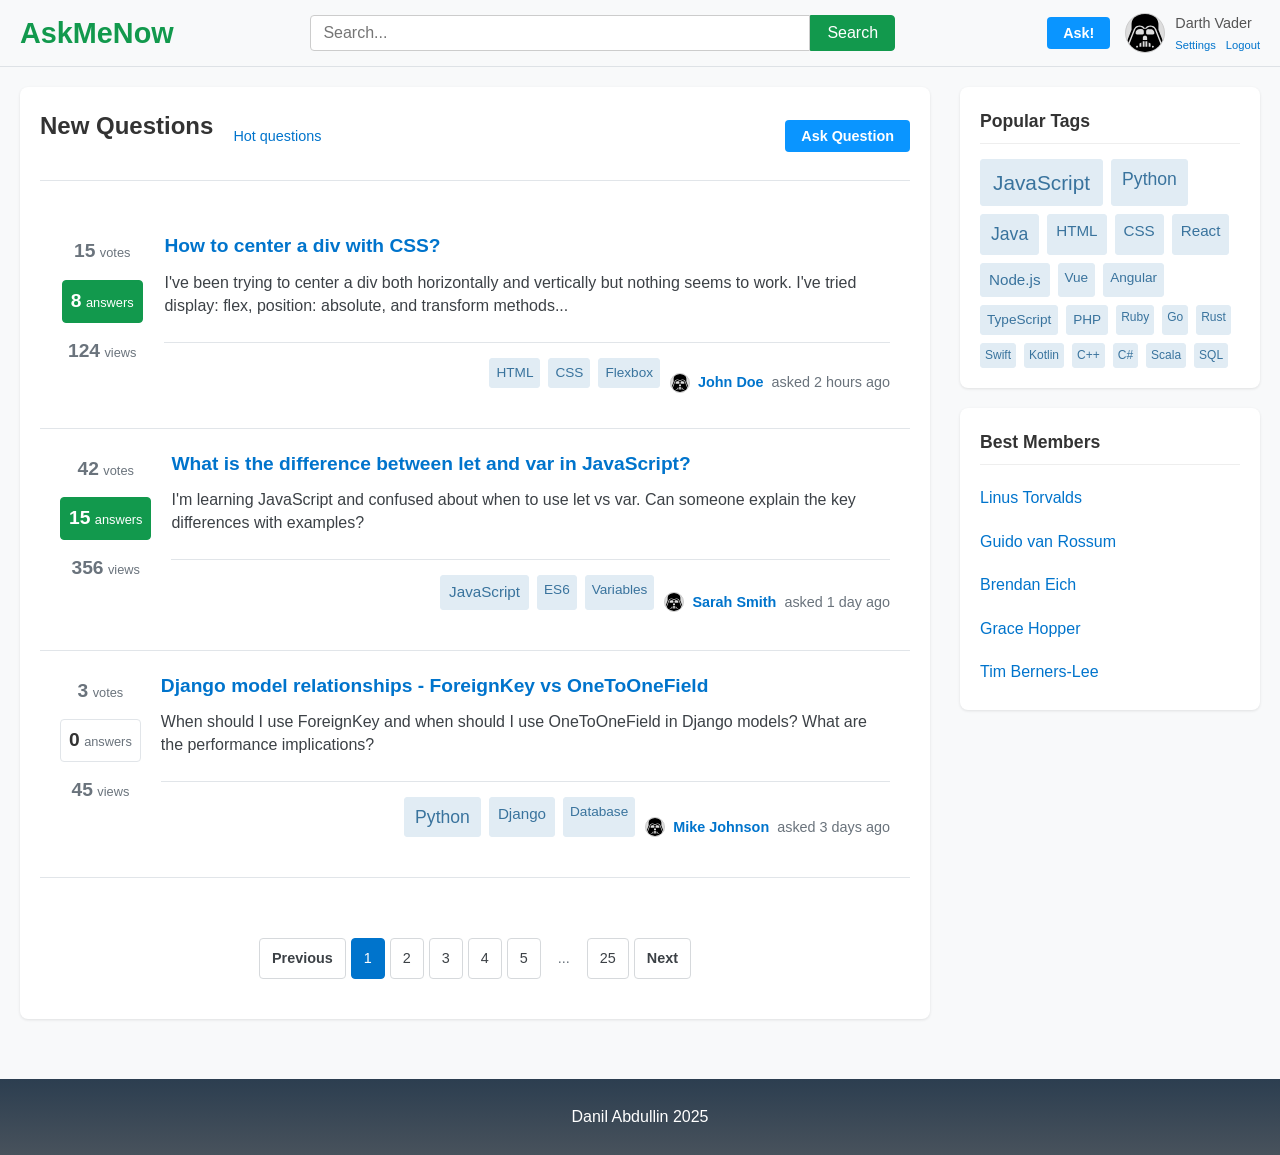
==== index.html @ 9b1d74e9 "Добавлено домашнее задание 1" ====
<!DOCTYPE html>
<html lang="en">
<head>
    <meta charset="UTF-8">
    <meta name="viewport" content="width=device-width, initial-scale=1.0">
    <title>Questions - AskMeNow</title>
    <link rel="stylesheet" href="static/css/style.css">
</head>

<body>
    <header class="main-header">
        <div class="header-container">
            <!-- Левый блок: название сайта -->
            <div class="header-logo">
                <h1 class="site-title">AskMeNow</h1>
            </div>

            <!-- Центральный блок: поиск -->
            <div class="header-search">
                <form class="search-form">
                    <input type="text" class="search-input" placeholder="Search...">
                    <button type="submit" class="search-button">Search</button>
                </form>
            </div>

            <!-- Правый блок: пользователь -->
            <div class="header-user">
                <button class="ask-button">Ask!</button>
                
                <!-- Вариант для АВТОРИЗОВАННОГО пользователя -->
                <div class="user-profile auth-version">
                    <img src="static/images/Avatar.svg" alt="User Avatar" class="user-avatar">
                    <div class="user-info">
                        <span class="user-name">Darth Vader</span>
                        <div class="user-links">
                            <a href="settings.html" class="user-link">Settings</a>
                            <a href="#" class="user-link">Logout</a>
                        </div>
                    </div>
                </div>
                
                <!-- Вариант для НЕАВТОРИЗОВАННОГО пользователя 
                <div class="auth-buttons guest-version">
                    <a href="login.html" class="btn-login">Log in</a>
                    <a href="signup.html" class="btn-signup">Sign up</a>
                </div>
                -->
            </div>
        </div>
    </header>

    <main class="main-content">
        <div class="content-container">
            <!-- Левая колонка (основной контент) -->
            <div class="content-left">
                <div class="questions-header">
                    <div class="questions-title-section">
                        <h2>New Questions</h2>
                        <a href="#" class="hot-filter">Hot questions</a>
                    </div>
                    <button class="ask-button">Ask Question</button>
                </div>      

                <!-- Список вопросов -->
                <div class="questions-list">
                    
                    <!-- Вопрос 1 -->
                    <div class="question-item">
                        <div class="question-stats">
                            <div class="votes">
                                <span class="count">15</span>
                                <span class="label">votes</span>
                            </div>
                            <div class="answers accepted">
                                <span class="count">8</span>
                                <span class="label">answers</span>
                            </div>
                            <div class="views">
                                <span class="count">124</span>
                                <span class="label">views</span>
                            </div>
                        </div>
                        
                        <div class="question-content">
                            <h3 class="question-title">
                                <a href="question.html">How to center a div with CSS?</a>
                            </h3>
                            <p class="question-excerpt">I've been trying to center a div both horizontally and vertically but nothing seems to work. I've tried display: flex, position: absolute, and transform methods...</p>
                            
                            <div class="question-meta">
                                <div class="question-tags">
                                    <a href="#" class="tag tag-s">HTML</a>
                                    <a href="#" class="tag tag-s">CSS</a>
                                    <a href="#" class="tag tag-s">Flexbox</a>
                                </div>
                                <div class="question-author">
                                    <img src="static/images/Avatar.svg" alt="User Avatar" class="author-avatar">
                                    <span class="author-name">John Doe</span>
                                    <span class="question-date">asked 2 hours ago</span>
                                </div>
                            </div>
                        </div>
                    </div>

                    <!-- Вопрос 2 -->
                    <div class="question-item">
                        <div class="question-stats">
                            <div class="votes">
                                <span class="count">42</span>
                                <span class="label">votes</span>
                            </div>
                            <div class="answers accepted">
                                <span class="count">15</span>
                                <span class="label">answers</span>
                            </div>
                            <div class="views">
                                <span class="count">356</span>
                                <span class="label">views</span>
                            </div>
                        </div>
                        
                        <div class="question-content">
                            <h3 class="question-title">
                                <a href="question.html">What is the difference between let and var in JavaScript?</a>
                            </h3>
                            <p class="question-excerpt">I'm learning JavaScript and confused about when to use let vs var. Can someone explain the key differences with examples?</p>
                            
                            <div class="question-meta">
                                <div class="question-tags">
                                    <a href="#" class="tag tag-m">JavaScript</a>
                                    <a href="#" class="tag tag-s">ES6</a>
                                    <a href="#" class="tag tag-s">Variables</a>
                                </div>
                                <div class="question-author">
                                    <img src="static/images/Avatar.svg" alt="User Avatar" class="author-avatar">
                                    <span class="author-name">Sarah Smith</span>
                                    <span class="question-date">asked 1 day ago</span>
                                </div>
                            </div>
                        </div>
                    </div>

                    <!-- Вопрос 3 -->
                    <div class="question-item">
                        <div class="question-stats">
                            <div class="votes">
                                <span class="count">3</span>
                                <span class="label">votes</span>
                            </div>
                            <div class="answers">
                                <span class="count">0</span>
                                <span class="label">answers</span>
                            </div>
                            <div class="views">
                                <span class="count">45</span>
                                <span class="label">views</span>
                            </div>
                        </div>
                        
                        <div class="question-content">
                            <h3 class="question-title">
                                <a href="question.html">Django model relationships - ForeignKey vs OneToOneField</a>
                            </h3>
                            <p class="question-excerpt">When should I use ForeignKey and when should I use OneToOneField in Django models? What are the performance implications?</p>
                            
                            <div class="question-meta">
                                <div class="question-tags">
                                    <a href="#" class="tag tag-l">Python</a>
                                    <a href="#" class="tag tag-m">Django</a>
                                    <a href="#" class="tag tag-s">Database</a>
                                </div>
                                <div class="question-author">
                                    <img src="static/images/Avatar.svg" alt="User Avatar" class="author-avatar">
                                    <span class="author-name">Mike Johnson</span>
                                    <span class="question-date">asked 3 days ago</span>
                                </div>
                            </div>
                        </div>
                    </div>

                </div>

                <!-- Пагинатор -->
                <div class="pagination">
                    <a href="#" class="page-link prev">Previous</a>
                    <a href="#" class="page-link active">1</a>
                    <a href="#" class="page-link">2</a>
                    <a href="#" class="page-link">3</a>
                    <a href="#" class="page-link">4</a>
                    <a href="#" class="page-link">5</a>
                    <span class="page-link dots">...</span>
                    <a href="#" class="page-link">25</a>
                    <a href="#" class="page-link next">Next</a>
                </div>
            </div>

            <!-- Правая колонка (сайдбар) -->
            <div class="content-sidebar">
                <!-- Блок популярных тегов -->
                <div class="sidebar-block">
                    <h3 class="sidebar-title">Popular Tags</h3>
                    <div class="tags-container">
                        <a href="#" class="tag tag-xl">JavaScript</a>
                        <a href="#" class="tag tag-l">Python</a>
                        <a href="#" class="tag tag-l">Java</a>
                        <a href="#" class="tag tag-m">HTML</a>
                        <a href="#" class="tag tag-m">CSS</a>
                        <a href="#" class="tag tag-m">React</a>
                        <a href="#" class="tag tag-m">Node.js</a>
                        <a href="#" class="tag tag-s">Vue</a>
                        <a href="#" class="tag tag-s">Angular</a>
                        <a href="#" class="tag tag-s">TypeScript</a>
                        <a href="#" class="tag tag-s">PHP</a>
                        <a href="#" class="tag tag-xs">Ruby</a>
                        <a href="#" class="tag tag-xs">Go</a>
                        <a href="#" class="tag tag-xs">Rust</a>
                        <a href="#" class="tag tag-xs">Swift</a>
                        <a href="#" class="tag tag-xs">Kotlin</a>
                        <a href="#" class="tag tag-xs">C++</a>
                        <a href="#" class="tag tag-xs">C#</a>
                        <a href="#" class="tag tag-xs">Scala</a>
                        <a href="#" class="tag tag-xs">SQL</a>
                    </div>
                </div>

                <!-- Блок лучших участников -->
                <div class="sidebar-block">
                    <h3 class="sidebar-title">Best Members</h3>
                    <div class="members-list">
                        <a href="#" class="member-link">Linus Torvalds</a>
                        <a href="#" class="member-link">Guido van Rossum</a>
                        <a href="#" class="member-link">Brendan Eich</a>
                        <a href="#" class="member-link">Grace Hopper</a>
                        <a href="#" class="member-link">Tim Berners-Lee</a>
                    </div>
                </div>
            </div>
        </div>
    </main>

    <footer class="site-footer">
        <div class="footer-content">
            Danil Abdullin 2025
        </div>
    </footer>
</body>
</html>
---- static/css/style.css ----
/* БАЗОВЫЕ СТИЛИ */
* {
    margin: 0;
    padding: 0;
    box-sizing: border-box;
}

body {
    font-family: Arial, sans-serif;
    line-height: 1.6;
    color: #333;
    background-color: #f8f9fa;
}

/* ШАПКА САЙТА */
.main-header {
    background-color: #f8f9fa;
    border-bottom: 1px solid #dee2e6;
    padding: 10px 0;
    width: 100%;
}

.header-container {
    max-width: 1400px;
    margin: 0 auto;
    padding: 0 20px;
    display: flex;
    align-items: center;
    justify-content: space-between;
    gap: 20px;
}

/* Левый блок: логотип */
.header-logo {
    flex-shrink: 0;
}

.site-title {
    color: #12994d;
    font-size: 1.8rem;
    font-weight: bold;
}

/* Центральный блок: поиск */
.header-search {
    flex: 1;
    max-width: 600px;
    min-width: 200px;
}

.search-form {
    display: flex;
    width: 100%;
}

.search-input {
    flex: 1;
    padding: 8px 12px;
    border: 1px solid #ccc;
    border-radius: 4px 0 0 4px;
    font-size: 1rem;
    max-width: 500px;
}

.search-button {
    padding: 8px 16px;
    background-color: #12994d;
    color: white;
    border: 1px solid #12994d;
    border-radius: 0 4px 4px 0;
    cursor: pointer;
    font-size: 1rem;
}

.search-button:hover {
    background-color: #118443;
}

/* Правый блок: пользователь */
.header-user {
    display: flex;
    align-items: center;
    gap: 15px;
    flex-shrink: 0;
}

.ask-button {
    padding: 8px 16px;
    background-color: #0a95ff;
    color: white;
    border: none;
    border-radius: 4px;
    cursor: pointer;
    font-size: 0.9rem;
    font-weight: bold;
}

.ask-button:hover {
    background-color: #0074cc;
}

/* Блок профиля пользователя */
.user-profile {
    display: flex;
    align-items: center;
    gap: 10px;
}

.user-avatar {
    width: 40px;
    height: 40px;
    border-radius: 50%;
    background-color: #ddd;
    border: 1px solid #ccc;
}

.user-info {
    display: flex;
    flex-direction: column;
}

.user-name {
    font-size: 0.9rem;
    color: #555;
    margin-bottom: 2px;
}

.user-links {
    display: flex;
    gap: 10px;
}

.user-link {
    font-size: 0.7rem;
    color: #0074cc;
    text-decoration: none;
}

.user-link:hover {
    text-decoration: underline;
}

/* ОСНОВНОЙ КОНТЕНТ */
.main-content {
    padding: 20px 0;
}

.content-container {
    max-width: 1400px;
    margin: 0 auto;
    padding: 0 20px;
    display: flex;
    gap: 30px;
}

/* Левая колонка (основной контент) */
.content-left {
    flex: 1;
    background: white;
    padding: 20px;
    border-radius: 8px;
    box-shadow: 0 1px 3px rgba(0,0,0,0.1);
}

.content-left h2 {
    color: #333;
    margin-bottom: 20px;
    font-size: 1.5rem;
}

/* Правая колонка (сайдбар) */
.content-sidebar {
    width: 300px;
    flex-shrink: 0;
}

/* Блоки сайдбара */
.sidebar-block {
    background: white;
    padding: 20px;
    border-radius: 8px;
    box-shadow: 0 1px 3px rgba(0,0,0,0.1);
    margin-bottom: 20px;
}

.sidebar-title {
    color: #333;
    font-size: 1.1rem;
    margin-bottom: 15px;
    padding-bottom: 8px;
    border-bottom: 1px solid #eee;
}

/* Стили для тегов */
.tags-container {
    display: flex;
    flex-wrap: wrap;
    gap: 8px;
}

.tag {
    display: inline-block;
    text-decoration: none;
    color: #39739d;
    background-color: #e1ecf4;
    border: 1px solid #e1ecf4;
    padding: 4px 8px;
    border-radius: 3px;
    transition: all 0.2s ease;
}

.tag:hover {
    background-color: #d1e5f1;
    color: #2c5777;
}

/* Разные размеры тегов */
.tag-xl { 
    font-size: 1.3rem; 
    padding: 6px 12px; 
}
.tag-l { 
    font-size: 1.1rem; 
    padding: 5px 10px; 
}
.tag-m { 
    font-size: 0.95rem; 
    padding: 4px 8px; 
}
.tag-s { 
    font-size: 0.85rem; 
    padding: 3px 6px; 
}
.tag-xs { 
    font-size: 0.75rem; 
    padding: 2px 4px; 
}

/* Стили для списка участников */
.members-list {
    display: flex;
    flex-direction: column;
    gap: 8px;
}

.member-link {
    color: #0074cc;
    text-decoration: none;
    padding: 5px 0;
    transition: color 0.2s ease;
}

.member-link:hover {
    color: #005999;
    text-decoration: underline;
}

/* ФУТЕР */
.site-footer {
    background: linear-gradient(to bottom, #2c3e50, #48525c);
    color: white;
    padding: 25px 0;
    text-align: center;
    width: 100%;
    margin-top: 40px;
}

.footer-content {
    max-width: 1400px;
    margin: 0 auto;
    padding: 0 20px;
    font-size: 1rem;
}

/* Стили для кнопок входа/регистрации */
.auth-buttons {
    display: flex;
    align-items: center;
    gap: 10px;
}

.btn-login {
    padding: 6px 12px;
    color: #0074cc;
    text-decoration: none;
    border: 1px solid transparent;
    border-radius: 4px;
    font-size: 0.9rem;
}

.btn-login:hover {
    background-color: #f8f9fa;
}

.btn-signup {
    padding: 6px 12px;
    background-color: #0a95ff;
    color: white;
    text-decoration: none;
    border-radius: 4px;
    font-size: 0.9rem;
}

.btn-signup:hover {
    background-color: #0074cc;
}

/* СПИСОК ВОПРОСОВ */
/* Заголовок и фильтр */
.questions-header {
    display: flex;
    justify-content: space-between;
    align-items: center;
    margin-bottom: 30px;
    padding-bottom: 15px;
    border-bottom: 1px solid #e1e5e9;
}

.questions-title-section {
    display: flex;
    align-items: center;
    gap: 20px;
}

.hot-filter {
    color: #0074cc;
    text-decoration: none;
    font-size: 0.9rem;
}

.hot-filter:hover {
    text-decoration: underline;
}

/* Карточка вопроса */
.question-item {
    display: flex;
    padding: 20px;
    border-bottom: 1px solid #e1e5e9;
    gap: 20px;
}

.question-item:hover {
    background-color: #f8f9fa;
}

/* Статистика вопроса */
.question-stats {
    display: flex;
    flex-direction: column;
    align-items: center;
    gap: 8px;
    min-width: 80px;
    flex-shrink: 0;
}

.votes, .answers, .views {
    text-align: center;
    padding: 5px 8px;
    border-radius: 4px;
}

.votes .count, .views .count {
    font-size: 1.2rem;
    font-weight: bold;
    color: #6a737c;
}

.answers .count {
    font-size: 1.2rem;
    font-weight: bold;
}

.votes .label, .answers .label, .views .label {
    font-size: 0.8rem;
    color: #6a737c;
}

/* Стили для ответов */
.answers {
    border: 1px solid #e1e5e9;
}

.answers.accepted {
    border-color: #12994d;
    background-color: #12994d;
}

.answers.accepted .count,
.answers.accepted .label {
    color: white;
}

/* Контент вопроса */
.question-content {
    flex: 1;
}

.question-title {
    margin: 0 0 10px 0;
    font-size: 1.2rem;
}

.question-title a {
    color: #0074cc;
    text-decoration: none;
}

.question-title a:hover {
    color: #0a95ff;
}

.question-excerpt {
    color: #3c4146;
    margin-bottom: 15px;
    line-height: 1.4;
}

/* Мета-информация вопроса */
.question-meta {
    display: flex;
    justify-content: space-between;
    align-items: center;
    flex-wrap: wrap;
    gap: 10px;
}

.question-tags {
    display: flex;
    gap: 5px;
    flex-wrap: wrap;
}

.question-author {
    display: flex;
    align-items: center;
    gap: 8px;
    font-size: 0.9rem;
    color: #6a737c;
}

.author-avatar {
    width: 20px;
    height: 20px;
    border-radius: 50%;
    background-color: #ddd;
    border: 1px solid #ccc;
}

.author-name {
    color: #0074cc;
}

.question-date {
    color: #6a737c;
}

/* Пагинация */
.pagination {
    display: flex;
    justify-content: center;
    align-items: center;
    gap: 5px;
    margin-top: 40px;
    padding: 20px 0;
}

.page-link {
    padding: 8px 12px;
    border: 1px solid #d6d9dc;
    border-radius: 4px;
    color: #3c4146;
    text-decoration: none;
    font-size: 0.9rem;
}

.page-link:hover {
    background-color: #f8f9fa;
    border-color: #babfc4;
}

.page-link.active {
    background-color: #0074cc;
    border-color: #0074cc;
    color: white;
}

.page-link.prev,
.page-link.next {
    font-weight: bold;
}

.page-link.dots {
    border: none;
    color: #6a737c;
}

.page-link.dots:hover {
    background-color: transparent;
}

/* СТРАНИЦА ВОПРОСА */

.question-header {
    display: flex;
    justify-content: space-between;
    align-items: flex-start;
    margin-bottom: 20px;
    padding-bottom: 15px;
    border-bottom: 1px solid #e1e5e9;
}

.question-header h1 {
    margin: 0;
    color: #333;
    font-size: 1.8rem;
    line-height: 1.3;
    flex: 1;
    margin-right: 20px;
}

.question-detail {
    margin-bottom: 40px;
}

.question-main {
    display: flex;
    gap: 20px;
}

.vote-section {
    display: flex;
    flex-direction: column;
    align-items: center;
    gap: 8px;
    min-width: 60px;
    flex-shrink: 0;
}

.vote-btn {
    background: none;
    border: 1px solid #d6d9dc;
    border-radius: 4px;
    padding: 8px 12px;
    cursor: pointer;
    font-size: 1.2rem;
    color: #6a737c;
    transition: all 0.2s ease;
}

.vote-btn:hover {
    background-color: #f8f9fa;
    color: #3c4146;
}

.vote-count {
    font-size: 1.5rem;
    font-weight: bold;
    color: #6a737c;
}

.accepted-check {
    color: #12994d;
    font-size: 1.5rem;
    font-weight: bold;
}

.question-content {
    flex: 1;
}

.question-text {
    margin-bottom: 20px;
    line-height: 1.6;
}

.question-text p {
    margin-bottom: 15px;
}

.question-text ul {
    margin-bottom: 15px;
    padding-left: 30px;
}

.question-text li {
    margin-bottom: 8px;
}

.question-tags {
    display: flex;
    gap: 8px;
    margin-bottom: 20px;
    flex-wrap: wrap;
}

.question-meta {
    display: flex;
    justify-content: flex-end;
    margin-top: 25px;
    padding-top: 15px;
    border-top: 1px solid #e1e5e9;
}

.author-info {
    text-align: right;
}

.asked-time, .answered-time {
    color: #6a737c;
    font-size: 0.8rem;
    display: block;
    margin-bottom: 5px;
}

.author-details {
    display: flex;
    align-items: center;
    gap: 8px;
}

.author-name {
    color: #0074cc;
    font-weight: bold;
    font-size: 0.9rem;
}

.answers-header {
    margin: 40px 0 20px 0;
    padding-bottom: 10px;
    border-bottom: 1px solid #e1e5e9;
}

.answers-header h2 {
    margin: 0;
    color: #333;
    font-size: 1.5rem;
}

.answers-list {
    margin-bottom: 30px;
}

.answer-item {
    display: flex;
    gap: 20px;
    padding: 25px 0;
    border-bottom: 1px solid #e1e5e9;
}

.answer-item.accepted {
    background-color: #f8fff9;
    border: 1px solid #12994d;
    border-radius: 8px;
    padding: 25px;
    margin: 0 -25px;
}

.answer-content {
    flex: 1;
}

.answer-text {
    margin-bottom: 20px;
    line-height: 1.6;
}

.answer-text p {
    margin-bottom: 15px;
}

.answer-meta {
    display: flex;
    justify-content: flex-end;
    margin-top: 20px;
}

.answer-form-section {
    margin-top: 40px;
    padding-top: 30px;
    border-top: 2px solid #e1e5e9;
}

.answer-form-section h3 {
    margin-bottom: 20px;
    color: #333;
}

.answer-textarea {
    width: 100%;
    min-height: 200px;
    padding: 15px;
    border: 1px solid #d6d9dc;
    border-radius: 4px;
    font-family: inherit;
    font-size: 1rem;
    line-height: 1.4;
    resize: vertical;
}

.answer-textarea:focus {
    outline: none;
    border-color: #0074cc;
}

.submit-answer-btn {
    background-color: #0a95ff;
    color: white;
    border: none;
    border-radius: 4px;
    padding: 12px 24px;
    font-size: 1rem;
    font-weight: bold;
    cursor: pointer;
    margin-top: 15px;
}

.submit-answer-btn:hover {
    background-color: #0074cc;
}

/* ФОРМА ДОБАВЛЕНИЯ ВОПРОСА */
.ask-form {
    max-width: 800px;
}

.form-group {
    margin-bottom: 25px;
}

.form-group label {
    display: block;
    font-weight: bold;
    margin-bottom: 8px;
    color: #333;
}

.form-input {
    width: 100%;
    padding: 12px;
    border: 1px solid #d6d9dc;
    border-radius: 4px;
    font-size: 1rem;
    transition: border-color 0.2s ease;
}

.form-input:focus {
    outline: none;
    border-color: #0074cc;
    box-shadow: 0 0 0 2px rgba(0, 116, 204, 0.2);
}

.form-textarea {
    width: 100%;
    min-height: 200px;
    padding: 12px;
    border: 1px solid #d6d9dc;
    border-radius: 4px;
    font-family: inherit;
    font-size: 1rem;
    line-height: 1.4;
    resize: vertical;
    transition: border-color 0.2s ease;
}

.form-textarea:focus {
    outline: none;
    border-color: #0074cc;
    box-shadow: 0 0 0 2px rgba(0, 116, 204, 0.2);
}

.help-text {
    font-size: 0.8rem;
    color: #6a737c;
    margin-top: 5px;
}

.error-message {
    font-size: 0.8rem;
    color: #d1383d;
    margin-top: 5px;
    display: none; /* По умолчанию скрыты */
}

/* Показываем ошибки для демонстрации */
.form-group .error-message {
    display: block; /* Для демонстрации в статической верстке */
}

.submit-btn {
    background-color: #0a95ff;
    color: white;
    border: none;
    border-radius: 4px;
    padding: 12px 24px;
    font-size: 1rem;
    font-weight: bold;
    cursor: pointer;
    transition: background-color 0.2s ease;
}

.submit-btn:hover {
    background-color: #0074cc;
}

/* Стили для невалидных полей */
.form-input:invalid,
.form-textarea:invalid {
    border-color: #d1383d;
}

.form-input:invalid:focus,
.form-textarea:invalid:focus {
    border-color: #d1383d;
    box-shadow: 0 0 0 2px rgba(209, 56, 61, 0.2);
}

/* ФОРМА АВТОРИЗАЦИИ */
.auth-form-container {
    max-width: 400px;
    margin: 0 auto;
    padding: 40px 0;
}

.auth-form-container h2 {
    text-align: center;
    margin-bottom: 30px;
    color: #333;
    font-size: 1.8rem;
}

.auth-form {
    background: white;
    padding: 30px;
    border-radius: 8px;
    box-shadow: 0 2px 10px rgba(0, 0, 0, 0.1);
}

.auth-form .form-group {
    margin-bottom: 20px;
}

.auth-form .form-input {
    width: 100%;
    padding: 12px;
    border: 1px solid #d6d9dc;
    border-radius: 4px;
    font-size: 1rem;
    transition: border-color 0.2s ease;
}

.auth-form .form-input:focus {
    outline: none;
    border-color: #0074cc;
    box-shadow: 0 0 0 2px rgba(0, 116, 204, 0.2);
}

.auth-btn {
    width: 100%;
    background-color: #12994d;
    color: white;
    border: none;
    border-radius: 4px;
    padding: 12px;
    font-size: 1rem;
    font-weight: bold;
    cursor: pointer;
    margin-top: 10px;
    transition: background-color 0.2s ease;
}

.auth-btn:hover {
    background-color: #118443;
}

.auth-links {
    text-align: center;
    margin-top: 20px;
    padding-top: 20px;
    border-top: 1px solid #e1e5e9;
}

.auth-link {
    color: #0074cc;
    text-decoration: none;
    font-size: 0.9rem;
}

.auth-link:hover {
    text-decoration: underline;
}

/* Стили для невалидных полей в форме авторизации */
.auth-form .form-input:invalid {
    border-color: #d1383d;
}

.auth-form .form-input:invalid:focus {
    border-color: #d1383d;
    box-shadow: 0 0 0 2px rgba(209, 56, 61, 0.2);
}

/* ФОРМА РЕГИСТРАЦИИ */
.signup-form-container {
    max-width: 450px;
    margin: 0 auto;
    padding: 40px 0;
}

.signup-form-container h2 {
    text-align: center;
    margin-bottom: 30px;
    color: #333;
    font-size: 1.8rem;
}

.signup-form {
    background: white;
    padding: 30px;
    border-radius: 8px;
    box-shadow: 0 2px 10px rgba(0, 0, 0, 0.1);
}

.signup-form .form-group {
    margin-bottom: 20px;
}

.signup-form .form-input {
    width: 100%;
    padding: 12px;
    border: 1px solid #d6d9dc;
    border-radius: 4px;
    font-size: 1rem;
    transition: border-color 0.2s ease;
}

.signup-form .form-input:focus {
    outline: none;
    border-color: #0074cc;
    box-shadow: 0 0 0 2px rgba(0, 116, 204, 0.2);
}

/* Стили для файлового input */
.signup-form input[type="file"] {
    padding: 8px;
    border: 1px dashed #d6d9dc;
    background-color: #f8f9fa;
}

.signup-form input[type="file"]:focus {
    border-color: #0074cc;
    border-style: solid;
}

.signup-btn {
    width: 100%;
    background-color: #0a95ff;
    color: white;
    border: none;
    border-radius: 4px;
    padding: 12px;
    font-size: 1rem;
    font-weight: bold;
    cursor: pointer;
    margin-top: 10px;
    transition: background-color 0.2s ease;
}

.signup-btn:hover {
    background-color: #0074cc;
}

.signup-links {
    text-align: center;
    margin-top: 20px;
    padding-top: 20px;
    border-top: 1px solid #e1e5e9;
}

.signup-link {
    color: #0074cc;
    text-decoration: none;
    font-size: 0.9rem;
}

.signup-link:hover {
    text-decoration: underline;
}

/* СТРАНИЦА НАСТРОЕК */
.settings-container {
    max-width: 600px;
    margin: 0 auto;
}

.settings-container h2 {
    margin-bottom: 30px;
    color: #333;
    font-size: 1.8rem;
    border-bottom: 2px solid #e1e5e9;
    padding-bottom: 10px;
}

.settings-form {
    background: white;
    padding: 30px;
    border-radius: 8px;
    box-shadow: 0 2px 10px rgba(0, 0, 0, 0.1);
}

.settings-form .form-group {
    margin-bottom: 25px;
}

.settings-form .form-group label {
    display: block;
    font-weight: bold;
    margin-bottom: 8px;
    color: #333;
}

/* Большая аватарка */
.current-avatar {
    text-align: center;
    margin: 15px 0;
}

.user-avatar-large {
    width: 120px;
    height: 120px;
    border-radius: 50%;
    background-color: #ddd;
    border: 3px solid #12994d;
    object-fit: cover;
}

/* Поля ввода */
.settings-form .form-input {
    width: 100%;
    padding: 12px;
    border: 1px solid #d6d9dc;
    border-radius: 4px;
    font-size: 1rem;
    transition: border-color 0.2s ease;
}

.settings-form .form-input:focus {
    outline: none;
    border-color: #0074cc;
    box-shadow: 0 0 0 2px rgba(0, 116, 204, 0.2);
}

/* Стили для файлового input */
.settings-form input[type="file"] {
    padding: 8px;
    border: 1px dashed #d6d9dc;
    background-color: #f8f9fa;
}

.settings-form input[type="file"]:focus {
    border-color: #0074cc;
    border-style: solid;
}

/* Стили для неизменяемых полей */
.form-input.readonly {
    background-color: #f8f9fa;
    border-color: #e1e5e9;
    color: #6a737c;
    cursor: not-allowed;
}

.form-input.readonly:focus {
    border-color: #e1e5e9;
    box-shadow: none;
}

.readonly-note {
    font-size: 0.8rem;
    color: #d1383d;
    margin-top: 5px;
    font-style: italic;
}

.help-text {
    font-size: 0.8rem;
    color: #6a737c;
    margin-top: 5px;
}

/* Кнопки */
.form-actions {
    display: flex;
    gap: 15px;
    margin-top: 30px;
    padding-top: 20px;
    border-top: 1px solid #e1e5e9;
}

.form-actions .submit-btn {
    background-color: #12994d;
    color: white;
    border: none;
    border-radius: 4px;
    padding: 12px 24px;
    font-size: 1rem;
    font-weight: bold;
    cursor: pointer;
    transition: background-color 0.2s ease;
}

.form-actions .submit-btn:hover {
    background-color: #118443;
}

.form-actions .cancel-btn {
    background-color: #6a737c;
    color: white;
    border: none;
    border-radius: 4px;
    padding: 12px 24px;
    font-size: 1rem;
    font-weight: bold;
    cursor: pointer;
    transition: background-color 0.2s ease;
}

.form-actions .cancel-btn:hover {
    background-color: #5a6268;
}
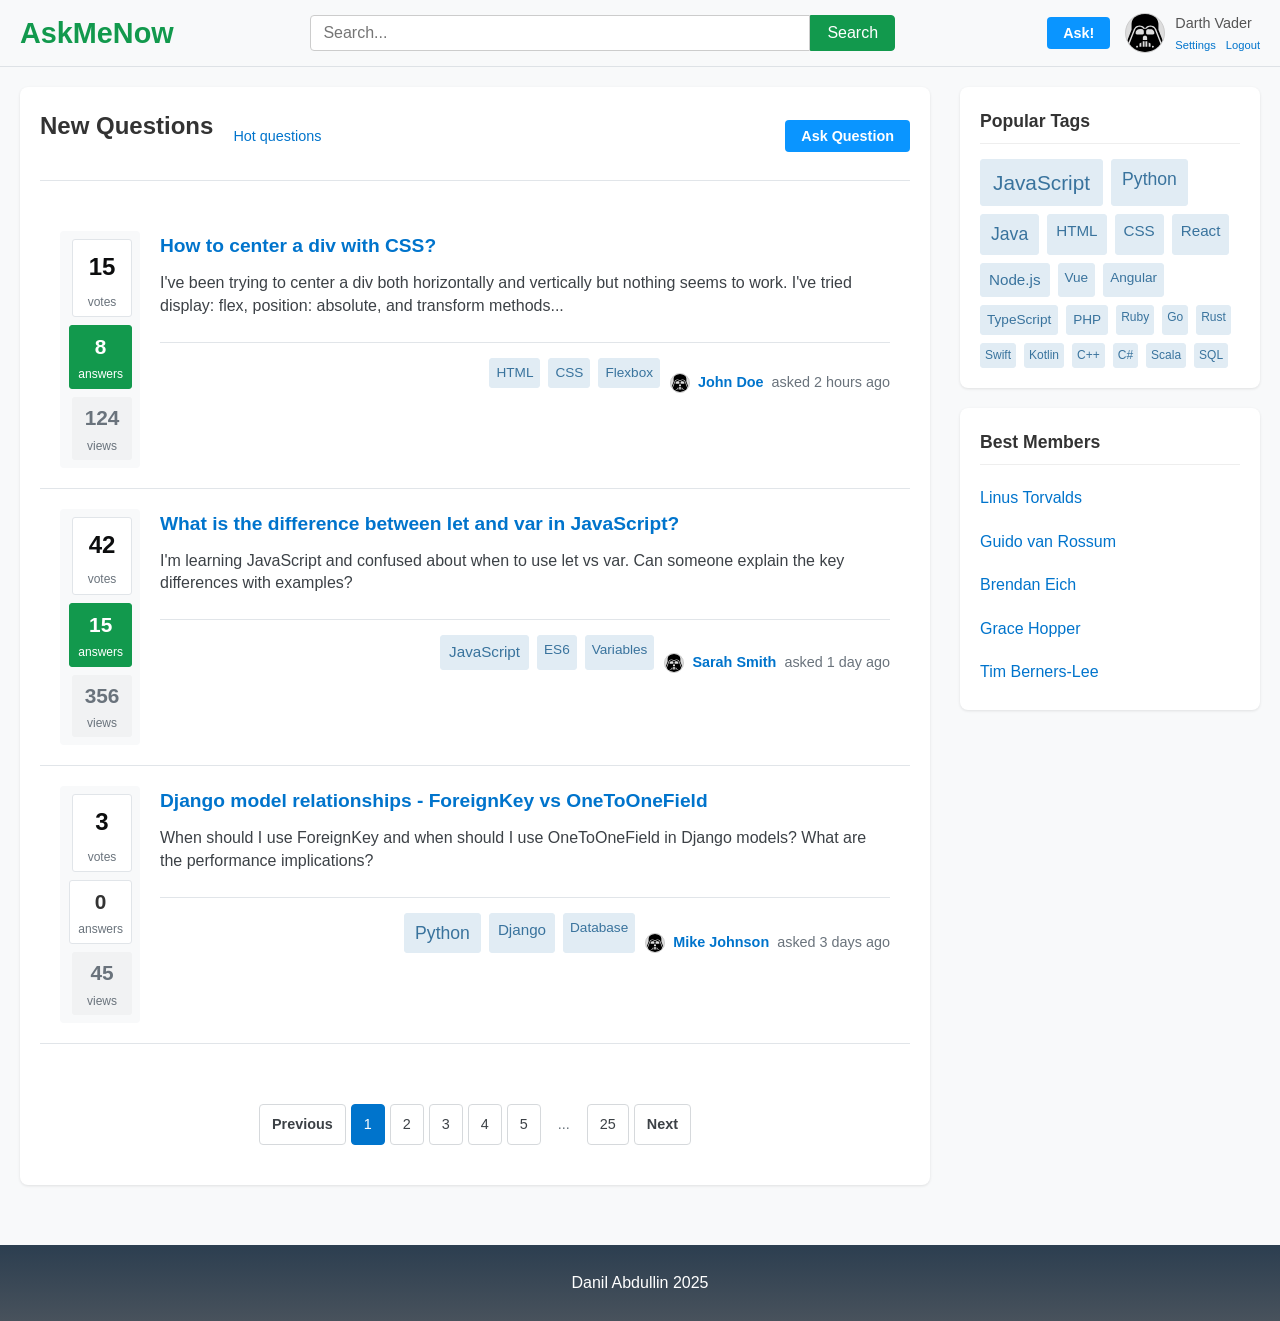
==== commit e8f224ab: "Fix: лого стало ссылкой, кнопки лайков, form методы, и валидация" ====
--- a/index.html
+++ b/index.html
@@ -12,7 +12,9 @@
         <div class="header-container">
             <!-- Левый блок: название сайта -->
             <div class="header-logo">
-                <h1 class="site-title">AskMeNow</h1>
+                <a href="index.html" class="logo-link">
+                    <h1 class="site-title">AskMeNow</h1>
+                </a>
             </div>
 
             <!-- Центральный блок: поиск -->
@@ -67,17 +69,17 @@
                     <!-- Вопрос 1 -->
                     <div class="question-item">
                         <div class="question-stats">
-                            <div class="votes">
-                                <span class="count">15</span>
-                                <span class="label">votes</span>
-                            </div>
-                            <div class="answers accepted">
-                                <span class="count">8</span>
-                                <span class="label">answers</span>
-                            </div>
-                            <div class="views">
-                                <span class="count">124</span>
-                                <span class="label">views</span>
+                            <div class="votes-section">
+                                <div class="vote-count">15</div>
+                                <div class="vote-label">votes</div>
+                            </div>
+                            <div class="answers-section accepted">
+                                <div class="answer-count">8</div>
+                                <div class="answer-label">answers</div>
+                            </div>
+                            <div class="views-section">
+                                <div class="view-count">124</div>
+                                <div class="view-label">views</div>
                             </div>
                         </div>
                         
@@ -105,17 +107,17 @@
                     <!-- Вопрос 2 -->
                     <div class="question-item">
                         <div class="question-stats">
-                            <div class="votes">
-                                <span class="count">42</span>
-                                <span class="label">votes</span>
-                            </div>
-                            <div class="answers accepted">
-                                <span class="count">15</span>
-                                <span class="label">answers</span>
-                            </div>
-                            <div class="views">
-                                <span class="count">356</span>
-                                <span class="label">views</span>
+                            <div class="votes-section">
+                                <div class="vote-count">42</div>
+                                <div class="vote-label">votes</div>
+                            </div>
+                            <div class="answers-section accepted">
+                                <div class="answer-count">15</div>
+                                <div class="answer-label">answers</div>
+                            </div>
+                            <div class="views-section">
+                                <div class="view-count">356</div>
+                                <div class="view-label">views</div>
                             </div>
                         </div>
                         
@@ -143,17 +145,17 @@
                     <!-- Вопрос 3 -->
                     <div class="question-item">
                         <div class="question-stats">
-                            <div class="votes">
-                                <span class="count">3</span>
-                                <span class="label">votes</span>
-                            </div>
-                            <div class="answers">
-                                <span class="count">0</span>
-                                <span class="label">answers</span>
-                            </div>
-                            <div class="views">
-                                <span class="count">45</span>
-                                <span class="label">views</span>
+                            <div class="votes-section">
+                                <div class="vote-count">3</div>
+                                <div class="vote-label">votes</div>
+                            </div>
+                            <div class="answers-section">
+                                <div class="answer-count">0</div>
+                                <div class="answer-label">answers</div>
+                            </div>
+                            <div class="views-section">
+                                <div class="view-count">45</div>
+                                <div class="view-label">views</div>
                             </div>
                         </div>
                         
--- a/static/css/style.css
+++ b/static/css/style.css
@@ -39,6 +39,16 @@
     color: #12994d;
     font-size: 1.8rem;
     font-weight: bold;
+}
+
+
+.logo-link {
+    text-decoration: none;
+    color: inherit;
+}
+
+.logo-link:hover {
+    text-decoration: none;
 }
 
 /* Центральный блок: поиск */
@@ -344,53 +354,6 @@
     background-color: #f8f9fa;
 }
 
-/* Статистика вопроса */
-.question-stats {
-    display: flex;
-    flex-direction: column;
-    align-items: center;
-    gap: 8px;
-    min-width: 80px;
-    flex-shrink: 0;
-}
-
-.votes, .answers, .views {
-    text-align: center;
-    padding: 5px 8px;
-    border-radius: 4px;
-}
-
-.votes .count, .views .count {
-    font-size: 1.2rem;
-    font-weight: bold;
-    color: #6a737c;
-}
-
-.answers .count {
-    font-size: 1.2rem;
-    font-weight: bold;
-}
-
-.votes .label, .answers .label, .views .label {
-    font-size: 0.8rem;
-    color: #6a737c;
-}
-
-/* Стили для ответов */
-.answers {
-    border: 1px solid #e1e5e9;
-}
-
-.answers.accepted {
-    border-color: #12994d;
-    background-color: #12994d;
-}
-
-.answers.accepted .count,
-.answers.accepted .label {
-    color: white;
-}
-
 /* Контент вопроса */
 .question-content {
     flex: 1;
@@ -528,37 +491,6 @@
     gap: 20px;
 }
 
-.vote-section {
-    display: flex;
-    flex-direction: column;
-    align-items: center;
-    gap: 8px;
-    min-width: 60px;
-    flex-shrink: 0;
-}
-
-.vote-btn {
-    background: none;
-    border: 1px solid #d6d9dc;
-    border-radius: 4px;
-    padding: 8px 12px;
-    cursor: pointer;
-    font-size: 1.2rem;
-    color: #6a737c;
-    transition: all 0.2s ease;
-}
-
-.vote-btn:hover {
-    background-color: #f8f9fa;
-    color: #3c4146;
-}
-
-.vote-count {
-    font-size: 1.5rem;
-    font-weight: bold;
-    color: #6a737c;
-}
-
 .accepted-check {
     color: #12994d;
     font-size: 1.5rem;
@@ -780,6 +712,23 @@
     color: #d1383d;
     margin-top: 5px;
     display: none; /* По умолчанию скрыты */
+}
+
+/* Показывать ошибки только при невалидных полях */
+.form-input:invalid + .error-message,
+.form-textarea:invalid + .error-message {
+    display: block;
+}
+
+/* Стили для обязательных полей */
+.form-input:required,
+.form-textarea:required {
+    border-left: 3px solid #0a95ff;
+}
+
+.form-input:required:invalid,
+.form-textarea:required:invalid {
+    border-left-color: #d1383d;
 }
 
 /* Показываем ошибки для демонстрации */
@@ -1128,3 +1077,198 @@
 .form-actions .cancel-btn:hover {
     background-color: #5a6268;
 }
+
+/* СТИЛИ ДЛЯ ГОЛОСОВАНИЯ */
+
+/* Блок статистики вопроса в списке */
+.question-stats {
+    display: flex;
+    flex-direction: column;
+    align-items: flex-end;
+    gap: 8px;
+    min-width: 80px;
+    flex-shrink: 0;
+    padding: 8px;
+    background: #f8f9fa;
+    border-radius: 4px;
+}
+
+.votes-section, .answers-section, .views-section {
+    text-align: center;
+    padding: 4px 8px;
+    border-radius: 3px;
+    min-width: 60px;
+}
+
+.votes-section {
+    border: 1px solid #e1e5e9;
+    background: white;
+}
+
+.answers-section {
+    border: 1px solid #e1e5e9;
+    background: white;
+}
+
+.answers-section.accepted {
+    border-color: #12994d;
+    background-color: #12994d;
+    color: white;
+}
+
+.views-section {
+    background: #f1f2f3;
+    color: #6a737c;
+}
+
+.vote-count, .answer-count, .view-count {
+    font-size: 1.3rem;
+    font-weight: bold;
+    margin-bottom: 2px;
+}
+
+.votes-section .vote-count {
+    color: #0c0d0e;
+}
+
+.answers-section .answer-count {
+    color: inherit;
+}
+
+.answers-section.accepted .answer-count {
+    color: white;
+}
+
+.views-section .view-count {
+    color: #6a737c;
+}
+
+.vote-label, .answer-label, .view-label {
+    font-size: 0.75rem;
+    color: #6a737c;
+    text-transform: lowercase;
+}
+
+.answers-section.accepted .answer-label {
+    color: white;
+}
+
+/* Панель голосования для страницы вопроса */
+.vote-panel {
+    display: flex;
+    flex-direction: column;
+    align-items: center;
+    gap: 8px;
+    min-width: 40px;
+    flex-shrink: 0;
+    padding: 8px 4px;
+}
+
+.vote-btn {
+    background: none;
+    border: none;
+    cursor: default;
+    color: #babfc4;
+    padding: 8px;
+    border-radius: 4px;
+    transition: all 0.2s ease;
+    display: flex;
+    align-items: center;
+    justify-content: center;
+    width: 36px;
+    height: 36px;
+}
+
+.vote-btn:hover {
+    background-color: #f8f9fa;
+    color: #3c4146;
+}
+
+.vote-btn.upvote:hover {
+    color: #12994d;
+}
+
+.vote-btn.downvote:hover {
+    color: #d1383d;
+}
+
+.vote-btn svg {
+    width: 24px;
+    height: 24px;
+}
+
+.vote-count {
+    font-size: 1.5rem;
+    font-weight: bold;
+    color: #6a737c;
+    padding: 4px 0;
+    min-width: 40px;
+    text-align: center;
+}
+
+/* Дополнительные действия */
+.vote-actions {
+    display: flex;
+    flex-direction: column;
+    gap: 4px;
+    margin-top: 8px;
+    padding-top: 8px;
+    border-top: 1px solid #e1e5e9;
+}
+
+.bookmark-btn, .share-btn {
+    background: none;
+    border: none;
+    cursor: default;
+    color: #6a737c;
+    padding: 6px;
+    border-radius: 3px;
+    font-size: 1rem;
+    transition: all 0.2s ease;
+    width: 28px;
+    height: 28px;
+    display: flex;
+    align-items: center;
+    justify-content: center;
+}
+
+.bookmark-btn:hover, .share-btn:hover {
+    background-color: #f8f9fa;
+    color: #3c4146;
+}
+
+.bookmark-btn:hover {
+    color: #f48024;
+}
+
+/* Принятый ответ */
+.answer-item.accepted .vote-panel {
+    position: relative;
+}
+
+.answer-item.accepted .vote-panel::before {
+    content: '';
+    position: absolute;
+    left: -8px;
+    top: 0;
+    bottom: 0;
+    width: 4px;
+    background: #12994d;
+    border-radius: 2px;
+}
+
+.accepted-check {
+    color: #12994d;
+    font-size: 1.5rem;
+    font-weight: bold;
+    margin-top: 8px;
+    padding: 4px;
+    border-radius: 50%;
+    background: #f8fff9;
+    width: 32px;
+    height: 32px;
+    display: flex;
+    align-items: center;
+    justify-content: center;
+    border: 2px solid #12994d;
+}
